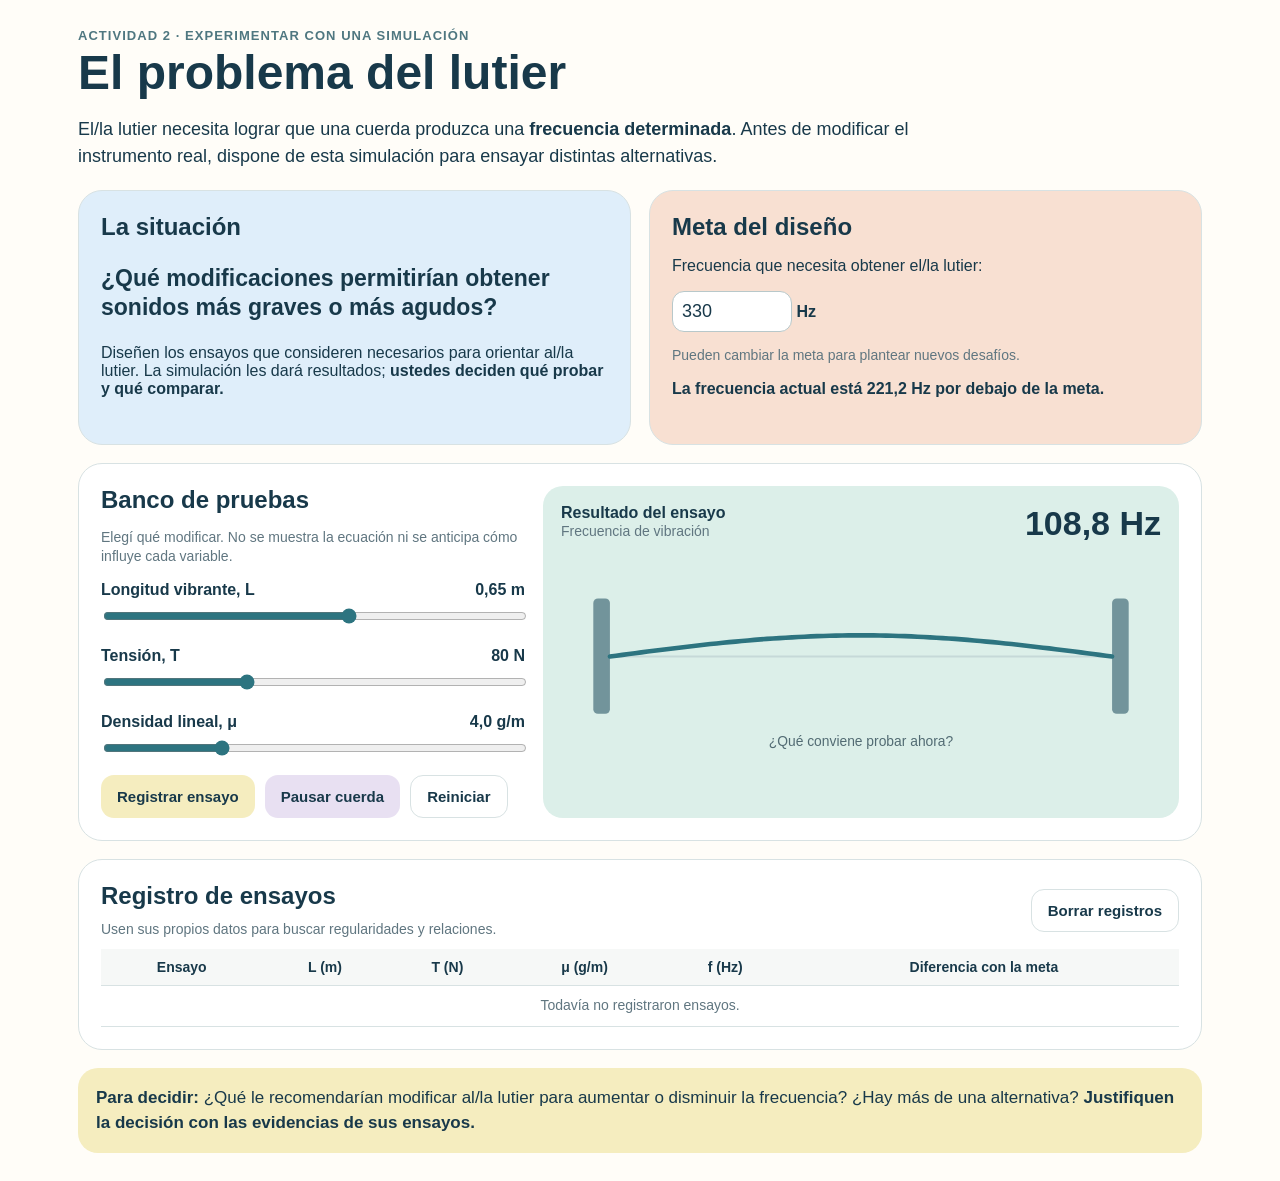
==== simulacion-respaldo-actividad3.html @ 3047a100 "Agregar simulación independiente de respaldo para actividad 3" ====
<!DOCTYPE html>
<html lang="es">
<head>
<meta charset="UTF-8">
<meta name="viewport" content="width=device-width, initial-scale=1.0">
<title>Actividad 2 · Laboratorio virtual de cuerdas</title>
<style>
:root{
  --ink:#18394a; --muted:#607680; --cream:#fffdf8; --paper:#ffffff;
  --mint:#dcefe9; --blue:#dfeefa; --peach:#f8e0d2; --yellow:#f5edbf;
  --lav:#e8e0f2; --line:#d8e2e3; --accent:#2d7480;
}
*{box-sizing:border-box}
body{margin:0;background:var(--cream);color:var(--ink);font-family:Arial,Helvetica,sans-serif}
.wrap{max-width:1180px;margin:auto;padding:28px}
header{margin-bottom:20px}
.kicker{font-weight:800;letter-spacing:.08em;color:#4f7780;font-size:13px}
h1{margin:6px 0 8px;font-size:clamp(28px,4vw,48px);line-height:1.02}
.lead{font-size:18px;line-height:1.5;max-width:900px}
.grid{display:grid;grid-template-columns:1fr 1fr;gap:18px}
.card{background:white;border:1px solid var(--line);border-radius:24px;padding:22px}
.problem{background:var(--blue)}
.challenge{background:var(--peach)}
h2,h3{margin:0 0 10px}
.bigq{font-size:23px;font-weight:800;line-height:1.25}
.controls{display:grid;gap:19px}
label{font-weight:700}
.rangehead{display:flex;justify-content:space-between;gap:12px}
input[type=range]{width:100%;margin-top:9px;accent-color:var(--accent)}
input[type=number]{font-size:18px;width:120px;padding:9px;border-radius:12px;border:1px solid #b8c8ca;background:white;color:var(--ink)}
.lab{margin-top:18px;display:grid;grid-template-columns:.8fr 1.2fr;gap:18px}
.visual{background:var(--mint);border-radius:20px;padding:18px;min-height:320px}
.freqbox{display:flex;justify-content:space-between;align-items:center;gap:15px;margin-bottom:10px}
.freq{font-size:34px;font-weight:900}
svg{width:100%;height:220px;display:block}
.actions{display:flex;flex-wrap:wrap;gap:10px;margin-top:15px}
button{border:0;border-radius:13px;padding:12px 16px;font-size:15px;font-weight:800;cursor:pointer;color:var(--ink)}
.primary{background:var(--yellow)}
.secondary{background:var(--lav)}
.ghost{background:white;border:1px solid var(--line)}
.goal{margin-top:13px;font-weight:700;min-height:42px}
.tablecard{margin-top:18px}
table{width:100%;border-collapse:collapse;font-size:14px}
th,td{padding:10px;border-bottom:1px solid var(--line);text-align:center}
th{background:#f6f8f7}
.note{margin-top:18px;background:var(--yellow);border-radius:20px;padding:18px;font-size:17px;line-height:1.45}
.small{color:var(--muted);font-size:14px;line-height:1.4}
@media(max-width:780px){.grid,.lab{grid-template-columns:1fr}.wrap{padding:16px}}
</style>
</head>
<body>
<div class="wrap">
<header>
  <div class="kicker">ACTIVIDAD 2 · EXPERIMENTAR CON UNA SIMULACIÓN</div>
  <h1>El problema del lutier</h1>
  <p class="lead">El/la lutier necesita lograr que una cuerda produzca una <strong>frecuencia determinada</strong>. Antes de modificar el instrumento real, dispone de esta simulación para ensayar distintas alternativas.</p>
</header>

<div class="grid">
  <section class="card problem">
    <h2>La situación</h2>
    <p class="bigq">¿Qué modificaciones permitirían obtener sonidos más graves o más agudos?</p>
    <p>Diseñen los ensayos que consideren necesarios para orientar al/la lutier. La simulación les dará resultados; <strong>ustedes deciden qué probar y qué comparar.</strong></p>
  </section>
  <section class="card challenge">
    <h2>Meta del diseño</h2>
    <p>Frecuencia que necesita obtener el/la lutier:</p>
    <label><input id="target" type="number" min="80" max="900" value="330"> Hz</label>
    <p class="small">Pueden cambiar la meta para plantear nuevos desafíos.</p>
    <div id="goal" class="goal"></div>
  </section>
</div>

<section class="card lab">
  <div>
    <h2>Banco de pruebas</h2>
    <p class="small">Elegí qué modificar. No se muestra la ecuación ni se anticipa cómo influye cada variable.</p>
    <div class="controls">
      <div>
        <div class="rangehead"><label for="L">Longitud vibrante, L</label><strong id="Lv"></strong></div>
        <input id="L" type="range" min="0.30" max="0.90" step="0.01" value="0.65">
      </div>
      <div>
        <div class="rangehead"><label for="T">Tensión, T</label><strong id="Tv"></strong></div>
        <input id="T" type="range" min="30" max="180" step="1" value="80">
      </div>
      <div>
        <div class="rangehead"><label for="mu">Densidad lineal, μ</label><strong id="muv"></strong></div>
        <input id="mu" type="range" min="1" max="12" step="0.1" value="4">
      </div>
    </div>
    <div class="actions">
      <button class="primary" id="record">Registrar ensayo</button>
      <button class="secondary" id="pause">Pausar cuerda</button>
      <button class="ghost" id="reset">Reiniciar</button>
    </div>
  </div>

  <div class="visual">
    <div class="freqbox"><div><strong>Resultado del ensayo</strong><div class="small">Frecuencia de vibración</div></div><div id="freq" class="freq"></div></div>
    <svg viewBox="0 0 650 230" aria-label="Cuerda vibrando">
      <rect x="35" y="45" width="18" height="125" rx="5" fill="#72949b"/>
      <rect x="597" y="45" width="18" height="125" rx="5" fill="#72949b"/>
      <line x1="53" y1="108" x2="597" y2="108" stroke="#789" stroke-opacity=".22" stroke-width="2"/>
      <path id="string" d="M53 108 L597 108" fill="none" stroke="#2d7480" stroke-width="5" stroke-linecap="round"/>
      <text x="325" y="205" text-anchor="middle" fill="#526b73" font-size="15">¿Qué conviene probar ahora?</text>
    </svg>
  </div>
</section>

<section class="card tablecard">
  <div class="freqbox">
    <div><h2>Registro de ensayos</h2><div class="small">Usen sus propios datos para buscar regularidades y relaciones.</div></div>
    <button class="ghost" id="clear">Borrar registros</button>
  </div>
  <div style="overflow-x:auto">
  <table>
    <thead><tr><th>Ensayo</th><th>L (m)</th><th>T (N)</th><th>μ (g/m)</th><th>f (Hz)</th><th>Diferencia con la meta</th></tr></thead>
    <tbody id="rows"><tr><td colspan="6" class="small">Todavía no registraron ensayos.</td></tr></tbody>
  </table>
  </div>
</section>

<div class="note">
  <strong>Para decidir:</strong> ¿Qué le recomendarían modificar al/la lutier para aumentar o disminuir la frecuencia? ¿Hay más de una alternativa? <strong>Justifiquen la decisión con las evidencias de sus ensayos.</strong>
</div>
</div>

<script>
const L=document.getElementById('L'),T=document.getElementById('T'),mu=document.getElementById('mu');
const Lv=document.getElementById('Lv'),Tv=document.getElementById('Tv'),muv=document.getElementById('muv');
const freq=document.getElementById('freq'),target=document.getElementById('target'),goal=document.getElementById('goal');
const path=document.getElementById('string'),rows=document.getElementById('rows');
let trials=[], running=true, start=performance.now(), raf;
function values(){
  const l=+L.value,t=+T.value,m=+mu.value;
  const f=(1/(2*l))*Math.sqrt(t/(m/1000));
  return {l,t,m,f};
}
function fmt(x,d=1){return x.toLocaleString('es-AR',{minimumFractionDigits:d,maximumFractionDigits:d});}
function update(){
  const v=values(),tar=Math.max(80,Math.min(900,+target.value||330));
  Lv.textContent=fmt(v.l,2)+' m'; Tv.textContent=fmt(v.t,0)+' N'; muv.textContent=fmt(v.m,1)+' g/m';
  freq.textContent=fmt(v.f,1)+' Hz';
  const dif=v.f-tar;
  goal.textContent=Math.abs(dif)<1?'¡La combinación alcanza la frecuencia objetivo!':`La frecuencia actual está ${fmt(Math.abs(dif),1)} Hz ${dif<0?'por debajo':'por encima'} de la meta.`;
}
function draw(now){
  const v=values(),phase=(now-start)/1000*Math.min(v.f,12)*Math.PI*2,amp=25;
  let d='M53 108';
  for(let i=1;i<=80;i++){let u=i/80,x=53+544*u,y=108+amp*Math.sin(Math.PI*u)*Math.sin(phase);d+=` L${x.toFixed(1)} ${y.toFixed(1)}`;}
  path.setAttribute('d',d);
}
function loop(now){if(running){draw(now);raf=requestAnimationFrame(loop);}}
function render(){
  if(!trials.length){rows.innerHTML='<tr><td colspan="6" class="small">Todavía no registraron ensayos.</td></tr>';return;}
  const tar=Math.max(80,Math.min(900,+target.value||330));
  rows.innerHTML=trials.map((r,i)=>`<tr><td>${i+1}</td><td>${fmt(r.l,2)}</td><td>${fmt(r.t,0)}</td><td>${fmt(r.m,1)}</td><td><strong>${fmt(r.f,1)}</strong></td><td>${fmt(Math.abs(r.f-tar),1)} Hz</td></tr>`).join('');
}
[L,T,mu,target].forEach(el=>el.addEventListener('input',()=>{update();render();}));
document.getElementById('record').addEventListener('click',()=>{if(trials.length>=24)trials.shift();trials.push(values());render();});
document.getElementById('clear').addEventListener('click',()=>{trials=[];render();});
document.getElementById('reset').addEventListener('click',()=>{L.value=.65;T.value=80;mu.value=4;target.value=330;trials=[];update();render();});
document.getElementById('pause').addEventListener('click',function(){running=!running;this.textContent=running?'Pausar cuerda':'Animar cuerda';if(running){start=performance.now();cancelAnimationFrame(raf);raf=requestAnimationFrame(loop)}else cancelAnimationFrame(raf);});
update(); render(); raf=requestAnimationFrame(loop);
</script>
</body>
</html>
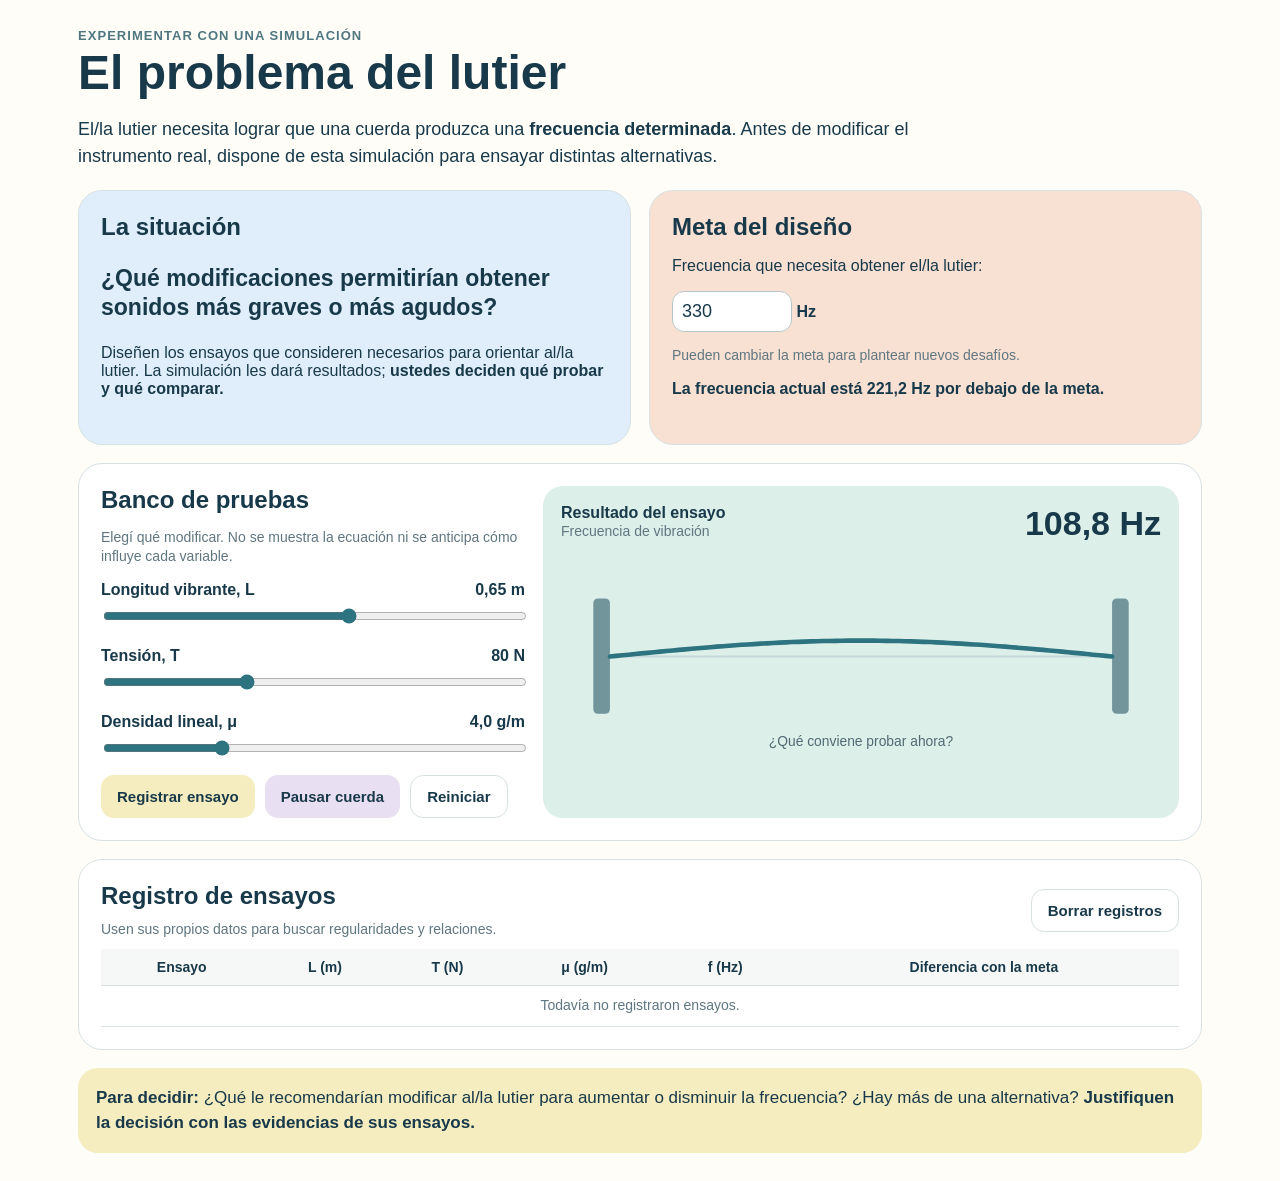
==== commit 8eaf3719: "Quitar referencia a Actividad 2 de la simulación de respaldo" ====
--- a/simulacion-respaldo-actividad3.html
+++ b/simulacion-respaldo-actividad3.html
@@ -3,7 +3,7 @@
 <head>
 <meta charset="UTF-8">
 <meta name="viewport" content="width=device-width, initial-scale=1.0">
-<title>Actividad 2 · Laboratorio virtual de cuerdas</title>
+<title>El problema del lutier · Simulación de cuerdas</title>
 <style>
 :root{
   --ink:#18394a; --muted:#607680; --cream:#fffdf8; --paper:#ffffff;
@@ -51,7 +51,7 @@
 <body>
 <div class="wrap">
 <header>
-  <div class="kicker">ACTIVIDAD 2 · EXPERIMENTAR CON UNA SIMULACIÓN</div>
+  <div class="kicker">EXPERIMENTAR CON UNA SIMULACIÓN</div>
   <h1>El problema del lutier</h1>
   <p class="lead">El/la lutier necesita lograr que una cuerda produzca una <strong>frecuencia determinada</strong>. Antes de modificar el instrumento real, dispone de esta simulación para ensayar distintas alternativas.</p>
 </header>
